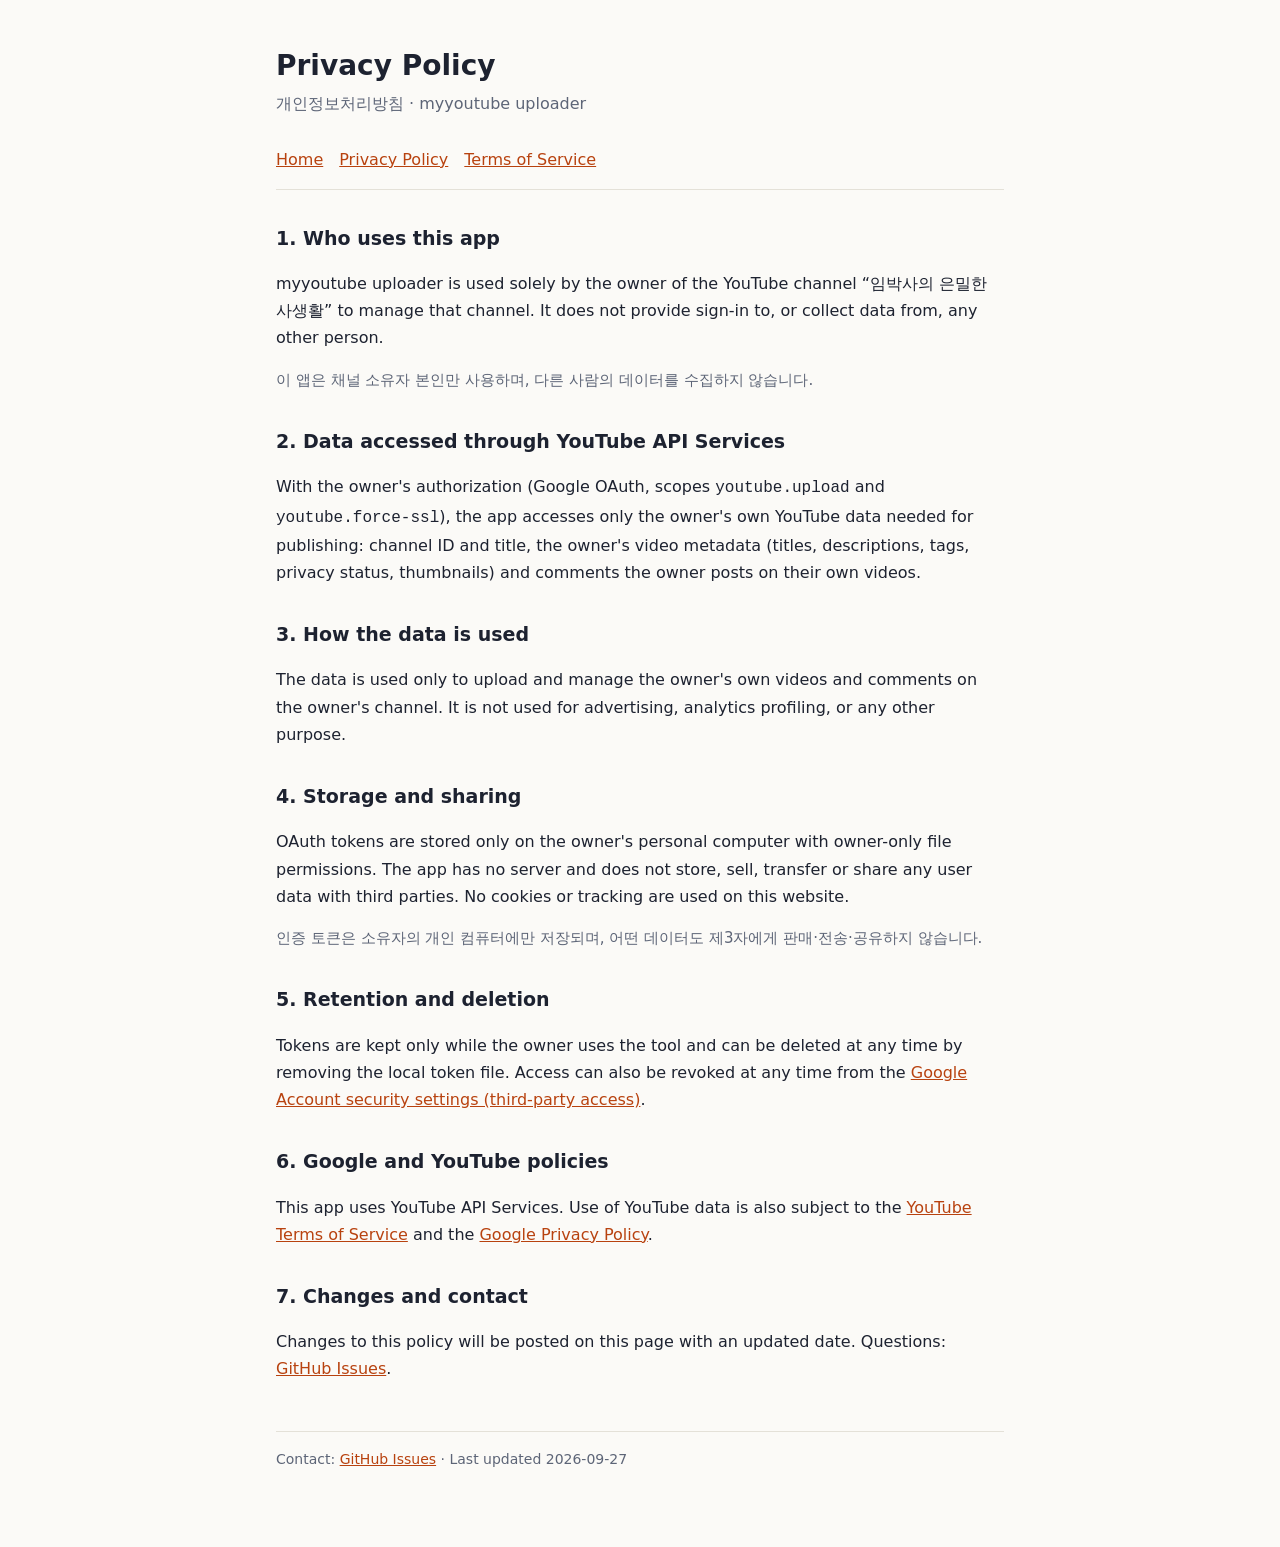
==== privacy.html @ 0df9334c "Add homepage, privacy policy and terms for myyoutube uploader Co-Authored-By: Claude Opus 5.5 <norep" ====
<!doctype html><html lang="ko"><head><meta charset="utf-8"><meta name="viewport" content="width=device-width,initial-scale=1">
<title>Privacy Policy · myyoutube uploader</title><link rel="stylesheet" href="style.css"></head><body><main>
<h1>Privacy Policy</h1><p class="sub">개인정보처리방침 · myyoutube uploader</p><nav><a href="./">Home</a><a href="./privacy.html">Privacy Policy</a><a href="./terms.html">Terms of Service</a></nav>
<h2>1. Who uses this app</h2>
<p>myyoutube uploader is used solely by the owner of the YouTube channel “임박사의 은밀한 사생활” to manage that channel. It does not provide sign-in to, or collect data from, any other person.</p>
<p class="en">이 앱은 채널 소유자 본인만 사용하며, 다른 사람의 데이터를 수집하지 않습니다.</p>
<h2>2. Data accessed through YouTube API Services</h2>
<p>With the owner's authorization (Google OAuth, scopes <code>youtube.upload</code> and <code>youtube.force-ssl</code>), the app accesses only the owner's own YouTube data needed for publishing: channel ID and title, the owner's video metadata (titles, descriptions, tags, privacy status, thumbnails) and comments the owner posts on their own videos.</p>
<h2>3. How the data is used</h2>
<p>The data is used only to upload and manage the owner's own videos and comments on the owner's channel. It is not used for advertising, analytics profiling, or any other purpose.</p>
<h2>4. Storage and sharing</h2>
<p>OAuth tokens are stored only on the owner's personal computer with owner-only file permissions. The app has no server and does not store, sell, transfer or share any user data with third parties. No cookies or tracking are used on this website.</p>
<p class="en">인증 토큰은 소유자의 개인 컴퓨터에만 저장되며, 어떤 데이터도 제3자에게 판매·전송·공유하지 않습니다.</p>
<h2>5. Retention and deletion</h2>
<p>Tokens are kept only while the owner uses the tool and can be deleted at any time by removing the local token file. Access can also be revoked at any time from the <a href="https://myaccount.google.com/permissions">Google Account security settings (third-party access)</a>.</p>
<h2>6. Google and YouTube policies</h2>
<p>This app uses YouTube API Services. Use of YouTube data is also subject to the <a href="https://www.youtube.com/t/terms">YouTube Terms of Service</a> and the <a href="https://policies.google.com/privacy">Google Privacy Policy</a>.</p>
<h2>7. Changes and contact</h2>
<p>Changes to this policy will be posted on this page with an updated date. Questions: <a href="https://github.com/taehyeonglim/myyoutube-uploader/issues">GitHub Issues</a>.</p>
<footer>Contact: <a href="https://github.com/taehyeonglim/myyoutube-uploader/issues">GitHub Issues</a> · Last updated 2026-09-27</footer></main></body></html>
---- style.css ----
:root{--bg:#fbfaf7;--fg:#1d2230;--mute:#5d6577;--line:#e4e1d8;--acc:#b8420f}
@media (prefers-color-scheme:dark){:root{--bg:#12151c;--fg:#e9e6df;--mute:#a3a9b6;--line:#2a2f3a;--acc:#f2b35b}}
*{box-sizing:border-box}body{margin:0;background:var(--bg);color:var(--fg);font:16px/1.7 -apple-system,"Apple SD Gothic Neo","Noto Sans KR",system-ui,sans-serif}
main{max-width:760px;margin:0 auto;padding:48px 16px 80px}h1{font-size:28px;line-height:1.3;margin:0 0 6px}h2{font-size:19px;margin:32px 0 8px}
p,li{color:var(--fg)}.sub{color:var(--mute);margin:0 0 28px}nav{display:flex;gap:16px;flex-wrap:wrap;margin:0 0 32px;padding-bottom:16px;border-bottom:1px solid var(--line)}
a{color:var(--acc)}.en{color:var(--mute);font-size:15px}footer{margin-top:48px;padding-top:16px;border-top:1px solid var(--line);color:var(--mute);font-size:14px}
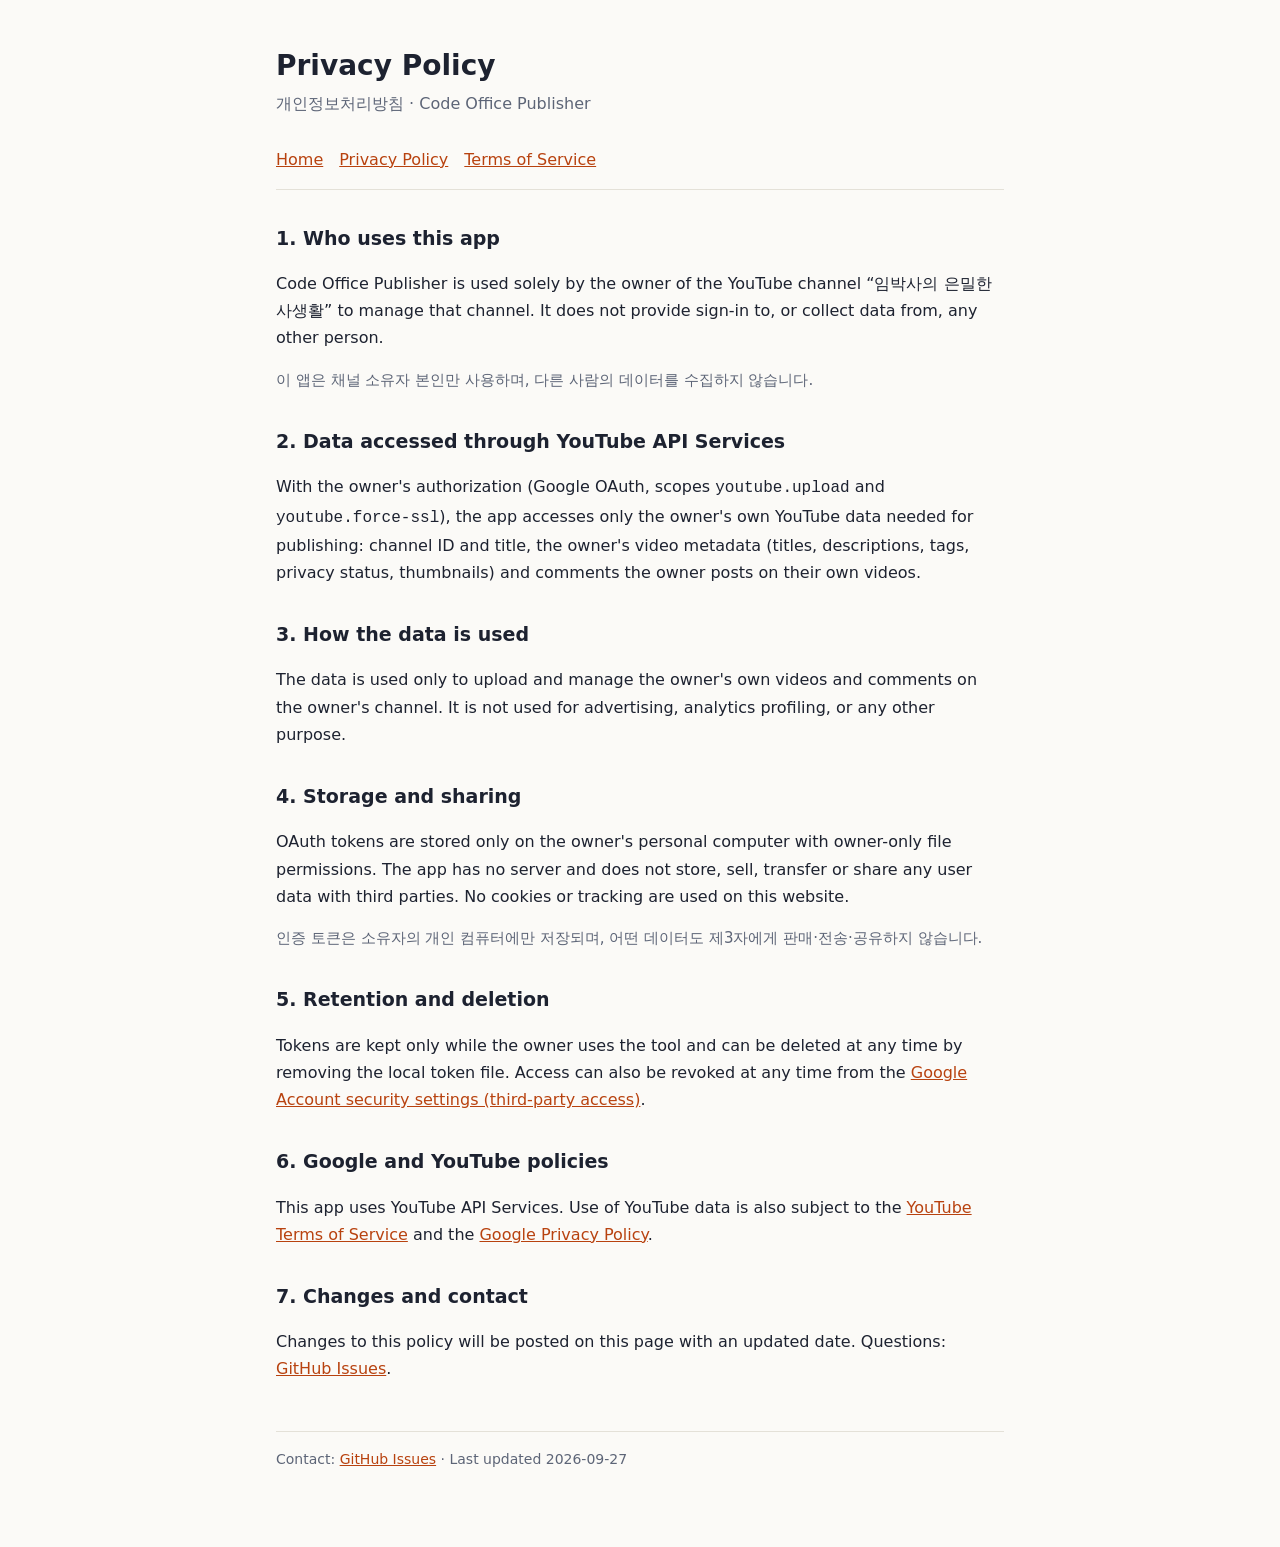
==== commit 443ce0eb: "Rename app to Code Office Publisher Co-Authored-By: Claude Opus 5.5 <noreply@anthropic.com>" ====
--- a/privacy.html
+++ b/privacy.html
@@ -1,8 +1,8 @@
 <!doctype html><html lang="ko"><head><meta charset="utf-8"><meta name="viewport" content="width=device-width,initial-scale=1">
-<title>Privacy Policy · myyoutube uploader</title><link rel="stylesheet" href="style.css"></head><body><main>
-<h1>Privacy Policy</h1><p class="sub">개인정보처리방침 · myyoutube uploader</p><nav><a href="./">Home</a><a href="./privacy.html">Privacy Policy</a><a href="./terms.html">Terms of Service</a></nav>
+<title>Privacy Policy · Code Office Publisher</title><link rel="stylesheet" href="style.css"></head><body><main>
+<h1>Privacy Policy</h1><p class="sub">개인정보처리방침 · Code Office Publisher</p><nav><a href="./">Home</a><a href="./privacy.html">Privacy Policy</a><a href="./terms.html">Terms of Service</a></nav>
 <h2>1. Who uses this app</h2>
-<p>myyoutube uploader is used solely by the owner of the YouTube channel “임박사의 은밀한 사생활” to manage that channel. It does not provide sign-in to, or collect data from, any other person.</p>
+<p>Code Office Publisher is used solely by the owner of the YouTube channel “임박사의 은밀한 사생활” to manage that channel. It does not provide sign-in to, or collect data from, any other person.</p>
 <p class="en">이 앱은 채널 소유자 본인만 사용하며, 다른 사람의 데이터를 수집하지 않습니다.</p>
 <h2>2. Data accessed through YouTube API Services</h2>
 <p>With the owner's authorization (Google OAuth, scopes <code>youtube.upload</code> and <code>youtube.force-ssl</code>), the app accesses only the owner's own YouTube data needed for publishing: channel ID and title, the owner's video metadata (titles, descriptions, tags, privacy status, thumbnails) and comments the owner posts on their own videos.</p>
@@ -16,5 +16,5 @@
 <h2>6. Google and YouTube policies</h2>
 <p>This app uses YouTube API Services. Use of YouTube data is also subject to the <a href="https://www.youtube.com/t/terms">YouTube Terms of Service</a> and the <a href="https://policies.google.com/privacy">Google Privacy Policy</a>.</p>
 <h2>7. Changes and contact</h2>
-<p>Changes to this policy will be posted on this page with an updated date. Questions: <a href="https://github.com/taehyeonglim/myyoutube-uploader/issues">GitHub Issues</a>.</p>
-<footer>Contact: <a href="https://github.com/taehyeonglim/myyoutube-uploader/issues">GitHub Issues</a> · Last updated 2026-09-27</footer></main></body></html>
+<p>Changes to this policy will be posted on this page with an updated date. Questions: <a href="https://github.com/taehyeonglim/codeoffice-publisher/issues">GitHub Issues</a>.</p>
+<footer>Contact: <a href="https://github.com/taehyeonglim/codeoffice-publisher/issues">GitHub Issues</a> · Last updated 2026-09-27</footer></main></body></html>
